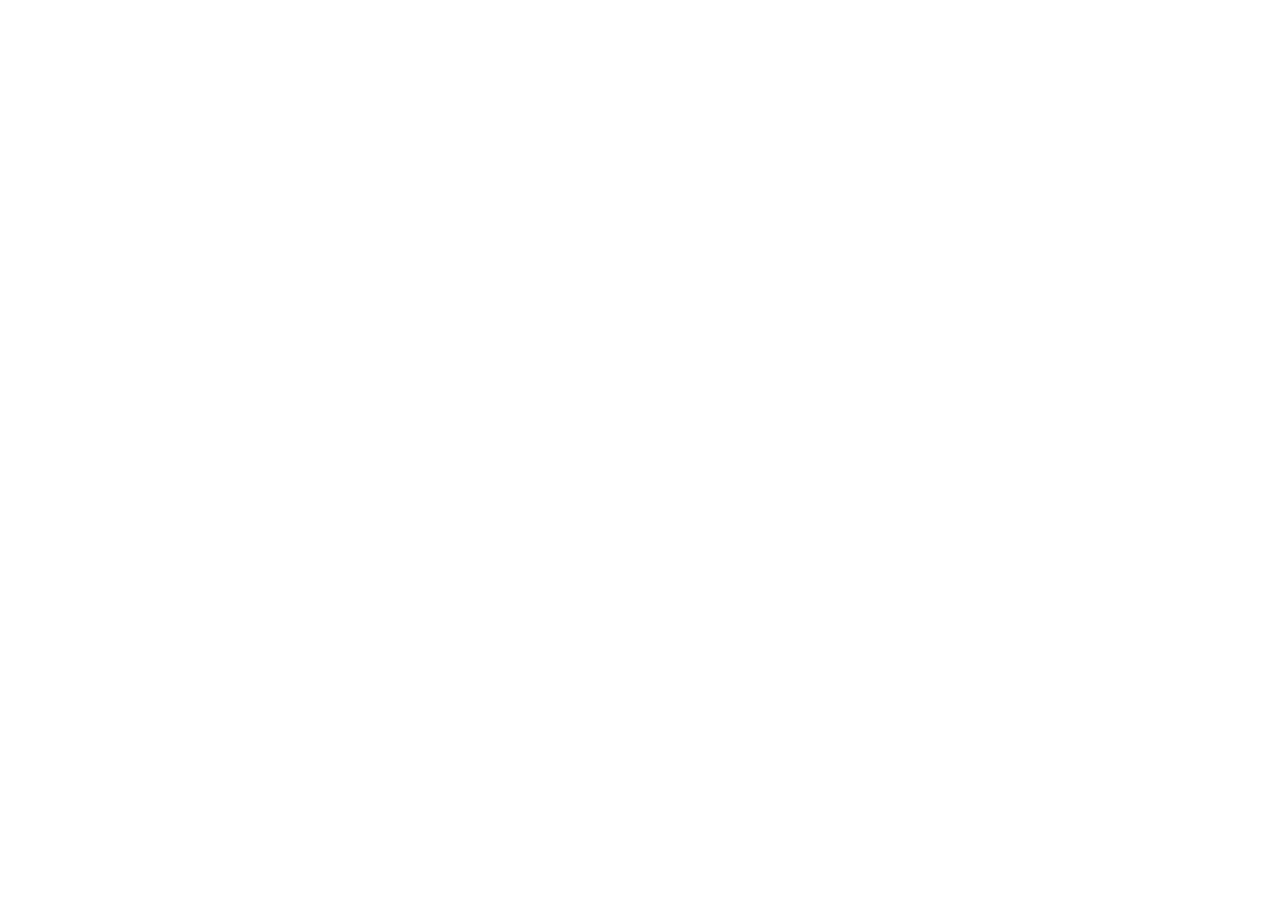
==== Matthew.html @ 896cb607 "Add files via upload" ====
<!DOCTYPE html>
<html lang="en">
<head>
    <meta charset="UTF-8">
    <meta name="viewport" content="width=device-width, initial-scale=1.0">
    <!--Title text -->
    <title>MATTHEW REN</title>
    <link href="style.css" rel="stylesheet" type="text/css"/>

 
<body>
<h1></h1>
<script src = "script.js"></script>
</body>
</html>
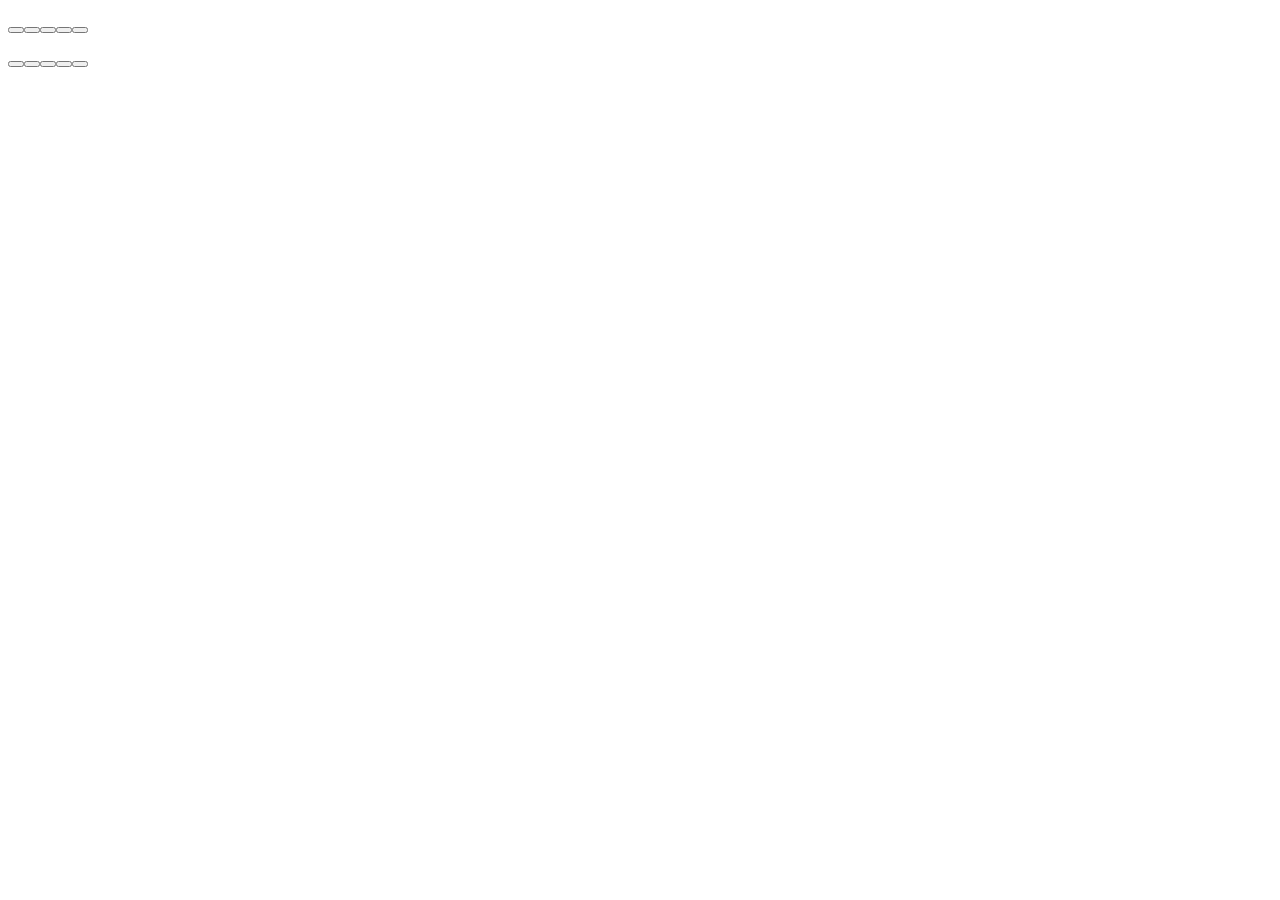
==== commit 8222805f: "Add files via upload" ====
--- a/Matthew.html
+++ b/Matthew.html
@@ -9,7 +9,7 @@
 
  
 <body>
-<h1></h1>
+
 <script src = "script.js"></script>
 </body>
 </html>
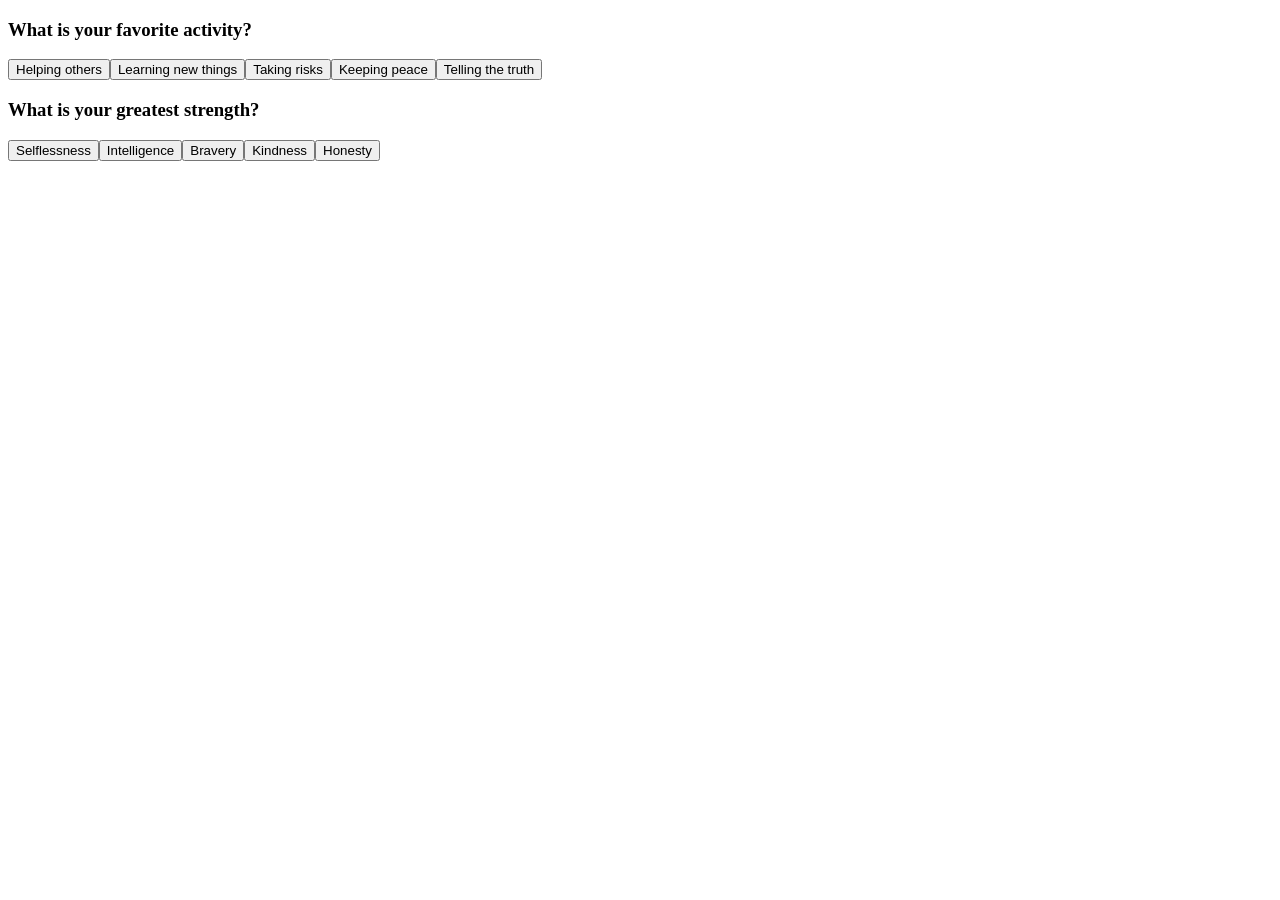
==== commit b58c2155: "Add files via upload" ====
--- a/Matthew.html
+++ b/Matthew.html
@@ -3,13 +3,10 @@
 <head>
     <meta charset="UTF-8">
     <meta name="viewport" content="width=device-width, initial-scale=1.0">
-    <!--Title text -->
     <title>MATTHEW REN</title>
     <link href="style.css" rel="stylesheet" type="text/css"/>
-
- 
+</head>
 <body>
-
-<script src = "script.js"></script>
+    <script src="script.js"></script>
 </body>
 </html>
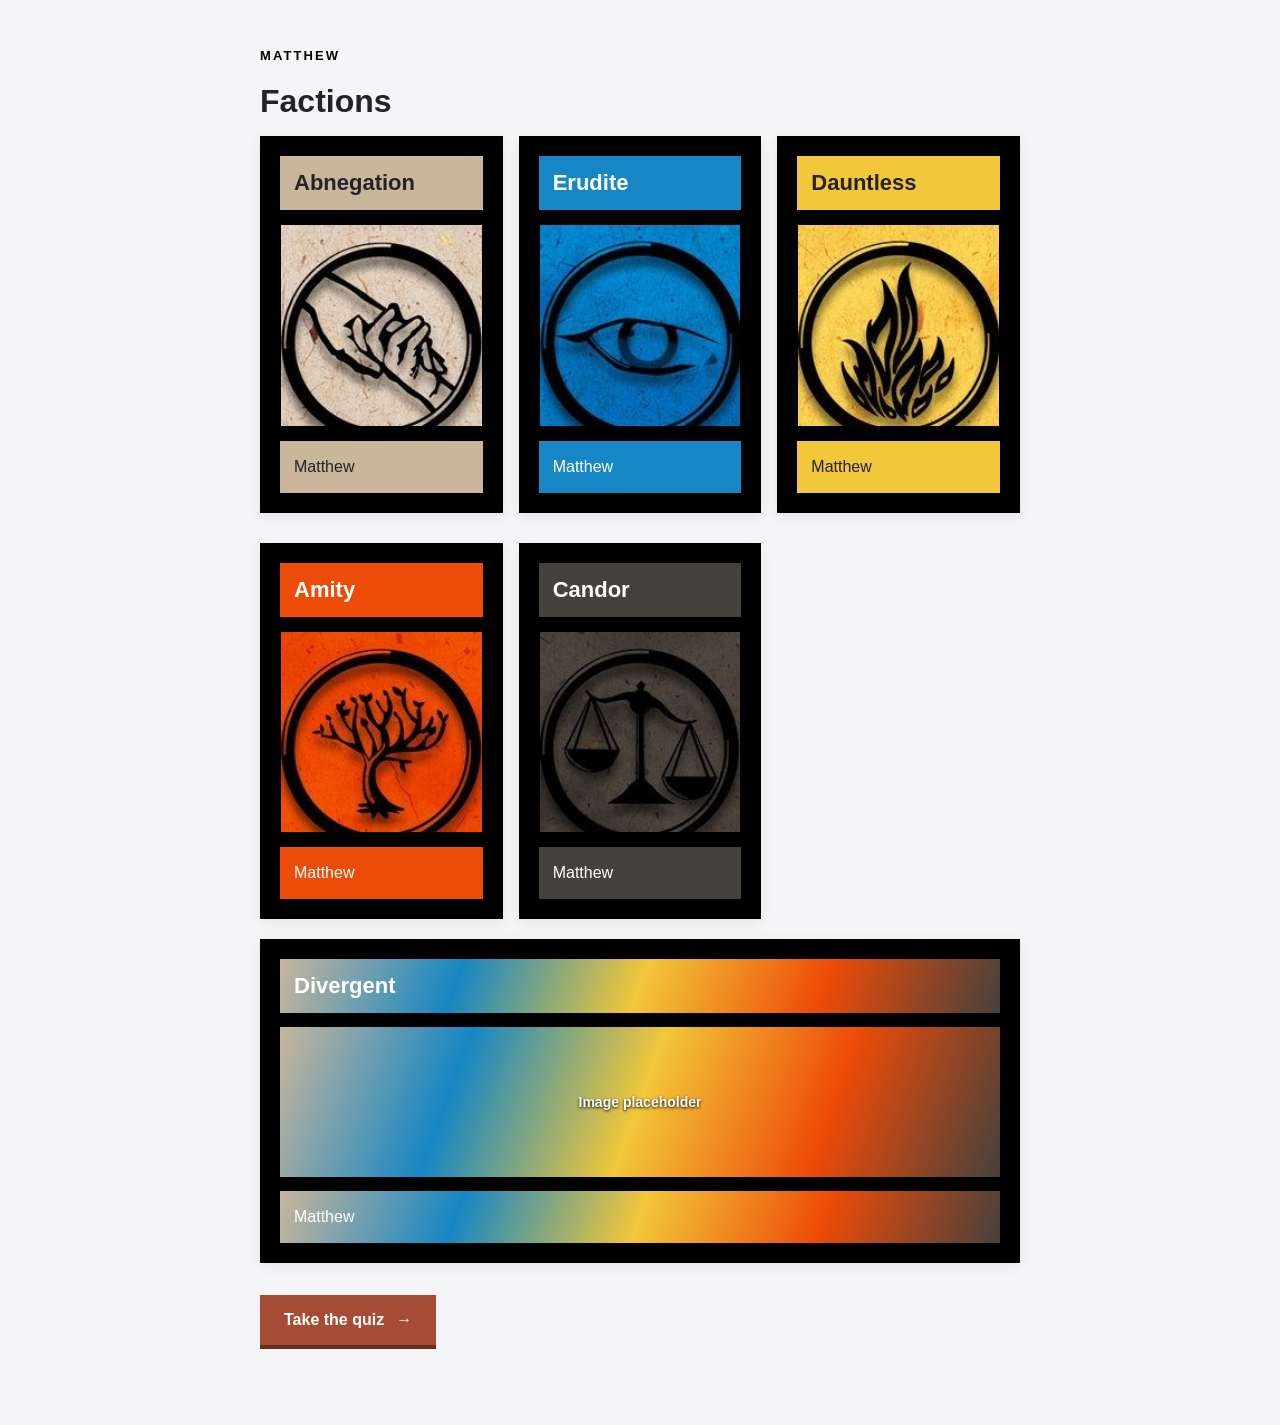
==== commit e1aef420: "Add files via upload" ====
--- a/Matthew.html
+++ b/Matthew.html
@@ -3,10 +3,62 @@
 <head>
     <meta charset="UTF-8">
     <meta name="viewport" content="width=device-width, initial-scale=1.0">
-    <title>MATTHEW REN</title>
+    <title>Which Faction Are You? | Matthew</title>
     <link href="style.css" rel="stylesheet" type="text/css"/>
 </head>
 <body>
+    <main>
+        <section id="info">Matthew</section>
+        <section class="factions-section" aria-labelledby="factions-heading">
+            <h1 id="factions-heading">Factions</h1>
+            <div class="faction-list">
+                <article class="faction-card faction-abnegation">
+                    <h2>Abnegation</h2>
+                    <div class="faction-image">
+                        <img src="images/abnegation.jpg" alt="Abnegation symbol">
+                    </div>
+                    <p>Matthew</p>
+                </article>
+                <article class="faction-card faction-erudite">
+                    <h2>Erudite</h2>
+                    <div class="faction-image">
+                        <img src="images/erudite.jpg" alt="Erudite symbol">
+                    </div>
+                    <p>Matthew</p>
+                </article>
+                <article class="faction-card faction-dauntless">
+                    <h2>Dauntless</h2>
+                    <div class="faction-image">
+                        <img src="images/dauntless.jpg" alt="Dauntless symbol">
+                    </div>
+                    <p>Matthew</p>
+                </article>
+                <article class="faction-card faction-amity">
+                    <h2>Amity</h2>
+                    <div class="faction-image">
+                        <img src="images/amity.jpg" alt="Amity symbol">
+                    </div>
+                    <p>Matthew</p>
+                </article>
+                <article class="faction-card faction-candor">
+                    <h2>Candor</h2>
+                    <div class="faction-image">
+                        <img src="images/candor.jpg" alt="Candor symbol">
+                    </div>
+                    <p>Matthew</p>
+                </article>
+            </div>
+            <article class="divergent-card">
+                <h2>Divergent</h2>
+                <div class="divergent-image" role="img" aria-label="Blended faction-color image placeholder">
+                    Image placeholder
+                </div>
+                <p>Matthew</p>
+            </article>
+        </section>
+        <button id="take-quiz" type="button">Take the quiz <span aria-hidden="true">&rarr;</span></button>
+        <section id="trivia" aria-label="Faction quiz" hidden></section>
+    </main>
     <script src="script.js"></script>
 </body>
 </html>
--- a/style.css
+++ b/style.css
@@ -0,0 +1,447 @@
+:root {
+    --faction-abnegation: #c9b69b;
+    --faction-erudite: #1687c4;
+    --faction-dauntless: #f2c739;
+    --faction-amity: #ed4b08;
+    --faction-candor: #45413c;
+}
+
+* {
+    box-sizing: border-box;
+}
+
+body {
+    margin: 0;
+    min-height: 100vh;
+    background: #f5f5f7;
+    color: #24232b;
+    font-family: Arial, Helvetica, sans-serif;
+}
+
+main {
+    width: min(100% - 32px, 760px);
+    margin: 48px auto 80px;
+}
+
+#info {
+    margin-bottom: 20px;
+    color: #050505;
+    font-size: 13px;
+    font-weight: 800;
+    letter-spacing: 0.16em;
+    text-transform: uppercase;
+}
+
+.factions-section {
+    margin-bottom: 32px;
+}
+
+.factions-section > h1 {
+    margin: 0 0 16px;
+    font-size: clamp(24px, 5vw, 32px);
+}
+
+.faction-list {
+    display: grid;
+    grid-template-columns: repeat(auto-fit, minmax(220px, 1fr));
+    column-gap: 16px;
+    row-gap: 30px;
+}
+
+.divergent-card {
+    padding: 20px;
+    background: #000;
+    box-shadow: 0 3px 12px rgb(34 31 43 / 7%);
+}
+
+.faction-card {
+    padding: 20px;
+    background: #000;
+    box-shadow: 0 3px 12px rgb(34 31 43 / 7%);
+    color: #fff;
+}
+
+.faction-card.faction-abnegation,
+.faction-card.faction-dauntless {
+    color: #24232b;
+}
+
+.faction-abnegation {
+    --faction-color: var(--faction-abnegation);
+}
+
+.faction-erudite {
+    --faction-color: var(--faction-erudite);
+}
+
+.faction-dauntless {
+    --faction-color: var(--faction-dauntless);
+}
+
+.faction-amity {
+    --faction-color: var(--faction-amity);
+}
+
+.faction-candor {
+    --faction-color: var(--faction-candor);
+}
+
+.faction-card h2,
+.divergent-card h2 {
+    margin: 0 0 14px;
+    padding: 14px;
+    font-size: 22px;
+}
+
+.faction-card h2 {
+    background: var(--faction-color);
+    color: inherit;
+}
+
+.divergent-card h2 {
+    background: linear-gradient(
+        110deg,
+        var(--faction-abnegation),
+        var(--faction-erudite),
+        var(--faction-dauntless),
+        var(--faction-amity),
+        var(--faction-candor)
+    );
+    color: #fff;
+}
+
+.faction-image,
+.divergent-image {
+    display: grid;
+    min-height: 150px;
+    place-items: center;
+    color: #24232b;
+    font-size: 14px;
+    font-weight: 700;
+}
+
+.faction-image {
+    background: #fff;
+    border: 1px solid #000;
+}
+
+.faction-image img {
+    display: block;
+    width: 100%;
+    aspect-ratio: 1;
+    object-fit: cover;
+}
+
+.faction-card p,
+.divergent-card p {
+    margin: 14px 0 0;
+    padding: 14px;
+    color: inherit;
+    line-height: 1.5;
+}
+
+.faction-card p {
+    background: var(--faction-color);
+}
+
+.faction-card.faction-abnegation p,
+.faction-card.faction-dauntless p {
+    color: #24232b;
+}
+
+.divergent-card p {
+    background: linear-gradient(
+        110deg,
+        var(--faction-abnegation),
+        var(--faction-erudite),
+        var(--faction-dauntless),
+        var(--faction-amity),
+        var(--faction-candor)
+    );
+    color: #fff;
+}
+
+.divergent-card {
+    margin-top: 20px;
+}
+
+.divergent-image {
+    background: linear-gradient(
+        110deg,
+        var(--faction-abnegation),
+        var(--faction-erudite),
+        var(--faction-dauntless),
+        var(--faction-amity),
+        var(--faction-candor)
+    );
+    color: #fff;
+    text-shadow: 0 1px 3px #000;
+}
+
+#take-quiz {
+    display: inline-flex;
+    align-items: center;
+    gap: 12px;
+    padding: 16px 24px;
+    border: 0;
+    border-radius: 0;
+    background: #a64b35;
+    box-shadow: 0 4px 0 #63301f;
+    color: #fff;
+    cursor: pointer;
+    font-size: 16px;
+    font-weight: 800;
+    transition: background 160ms ease, transform 160ms ease, box-shadow 160ms ease;
+}
+
+#take-quiz:hover {
+    transform: translateY(-2px);
+    background: #853c2c;
+    box-shadow: 0 6px 0 #63301f;
+}
+
+#take-quiz:active {
+    transform: translateY(2px);
+    box-shadow: 0 2px 0 #63301f;
+}
+
+#take-quiz:focus-visible,
+.answer-option:focus-visible {
+    outline: 3px solid #292735;
+    outline-offset: 3px;
+}
+
+#trivia {
+    margin-top: 42px;
+}
+
+#trivia[hidden] {
+    display: none;
+}
+
+.quiz-header {
+    margin-bottom: 22px;
+    padding: 30px 32px 26px;
+    border-radius: 0;
+    background: #292735;
+    color: #fff;
+}
+
+.eyebrow {
+    margin: 0 0 10px;
+    color: #d99572;
+    font-size: 12px;
+    font-weight: 800;
+    letter-spacing: 0.14em;
+}
+
+.quiz-header h1 {
+    margin: 0;
+    font-size: clamp(30px, 6vw, 46px);
+    line-height: 1.08;
+}
+
+.quiz-header > p:not(.eyebrow) {
+    margin: 12px 0 24px;
+    color: #dedde4;
+    font-size: 16px;
+    line-height: 1.5;
+}
+
+.progress-label {
+    display: flex;
+    justify-content: space-between;
+    margin-bottom: 8px;
+    color: #dedde4;
+    font-size: 12px;
+    font-weight: 700;
+}
+
+.progress-track {
+    height: 8px;
+    overflow: hidden;
+    border-radius: 0;
+    background: #494753;
+}
+
+.progress-fill {
+    width: 0;
+    height: 100%;
+    border-radius: 0;
+    background: #d99572;
+    transition: width 240ms ease;
+}
+
+.question-card {
+    margin: 18px 0;
+    padding: 26px 30px 30px;
+    border: 1px solid #e8e7eb;
+    border-radius: 0;
+    background: #fff;
+    box-shadow: 0 3px 12px rgb(34 31 43 / 5%);
+}
+
+.question-card.faction-abnegation,
+.question-card.faction-erudite,
+.question-card.faction-dauntless,
+.question-card.faction-amity,
+.question-card.faction-candor {
+    --answer-highlight: color-mix(in srgb, var(--faction-color) 20%, white);
+    --number-background: color-mix(in srgb, var(--faction-color) 70%, black);
+    border-color: var(--faction-color);
+    background: var(--faction-color);
+    color: #fff;
+}
+
+.question-card.faction-abnegation,
+.question-card.faction-dauntless {
+    color: #24232b;
+}
+
+.question-title {
+    display: flex;
+    align-items: flex-start;
+    gap: 14px;
+    margin: 0 0 20px;
+    font-size: 21px;
+    line-height: 1.35;
+}
+
+.question-number {
+    display: grid;
+    width: 34px;
+    height: 34px;
+    flex: 0 0 34px;
+    place-items: center;
+    border-radius: 0;
+    background: var(--number-background, #a64b35);
+    color: #fff;
+    font-size: 13px;
+    font-weight: 800;
+}
+
+.answer-list {
+    display: grid;
+    gap: 10px;
+}
+
+.answer-option {
+    width: 100%;
+    padding: 14px 17px;
+    border: 2px solid #e8e7eb;
+    border-radius: 0;
+    background: #fff;
+    color: #292735;
+    cursor: pointer;
+    font: inherit;
+    font-size: 15px;
+    text-align: left;
+    transition: border-color 150ms ease, background 150ms ease, color 150ms ease;
+}
+
+.answer-option:not(:disabled):hover {
+    border-color: var(--answer-highlight, #a64b35);
+    background: var(--answer-highlight, #f1ddd4);
+    color: #292735;
+}
+
+.answer-option.selected {
+    border-color: var(--answer-highlight, #a64b35);
+    background: var(--answer-highlight, #f1ddd4);
+    color: #292735;
+    font-weight: 700;
+}
+
+.answer-option:disabled:not(.selected) {
+    color: #9997a0;
+    cursor: default;
+}
+
+.results-card {
+    display: none;
+    margin-top: 24px;
+    padding: 30px;
+    border-radius: 0;
+    background: #fff;
+    box-shadow: 0 3px 12px rgb(34 31 43 / 7%);
+}
+
+.results-card.is-visible {
+    display: block;
+    animation: result-appear 300ms ease both;
+}
+
+.results-card h2 {
+    margin: 0 0 24px;
+    font-size: clamp(26px, 5vw, 36px);
+}
+
+.results-card h2 span {
+    color: #a64b35;
+}
+
+.score-list {
+    display: grid;
+    grid-template-columns: repeat(auto-fit, minmax(150px, 1fr));
+    gap: 10px;
+}
+
+.score-list p {
+    display: flex;
+    justify-content: space-between;
+    gap: 12px;
+    margin: 0;
+    padding: 13px 15px;
+    border-radius: 0;
+    background: #f5f5f7;
+    font-size: 14px;
+}
+
+.score-list strong {
+    color: #a64b35;
+}
+
+@keyframes result-appear {
+    from {
+        opacity: 0;
+        transform: translateY(10px);
+    }
+
+    to {
+        opacity: 1;
+        transform: translateY(0);
+    }
+}
+
+@media (max-width: 520px) {
+    main {
+        width: min(100% - 24px, 760px);
+        margin-top: 32px;
+    }
+
+    .quiz-header,
+    .question-card,
+    .results-card {
+        padding: 22px 18px;
+    }
+
+    .faction-card,
+    .divergent-card {
+        padding: 16px;
+    }
+    .question-title {
+        gap: 10px;
+        font-size: 18px;
+    }
+}
+
+@media (prefers-reduced-motion: reduce) {
+    *,
+    *::before,
+    *::after {
+        scroll-behavior: auto !important;
+        animation-duration: 0.01ms !important;
+        animation-iteration-count: 1 !important;
+        transition-duration: 0.01ms !important;
+    }
+}
